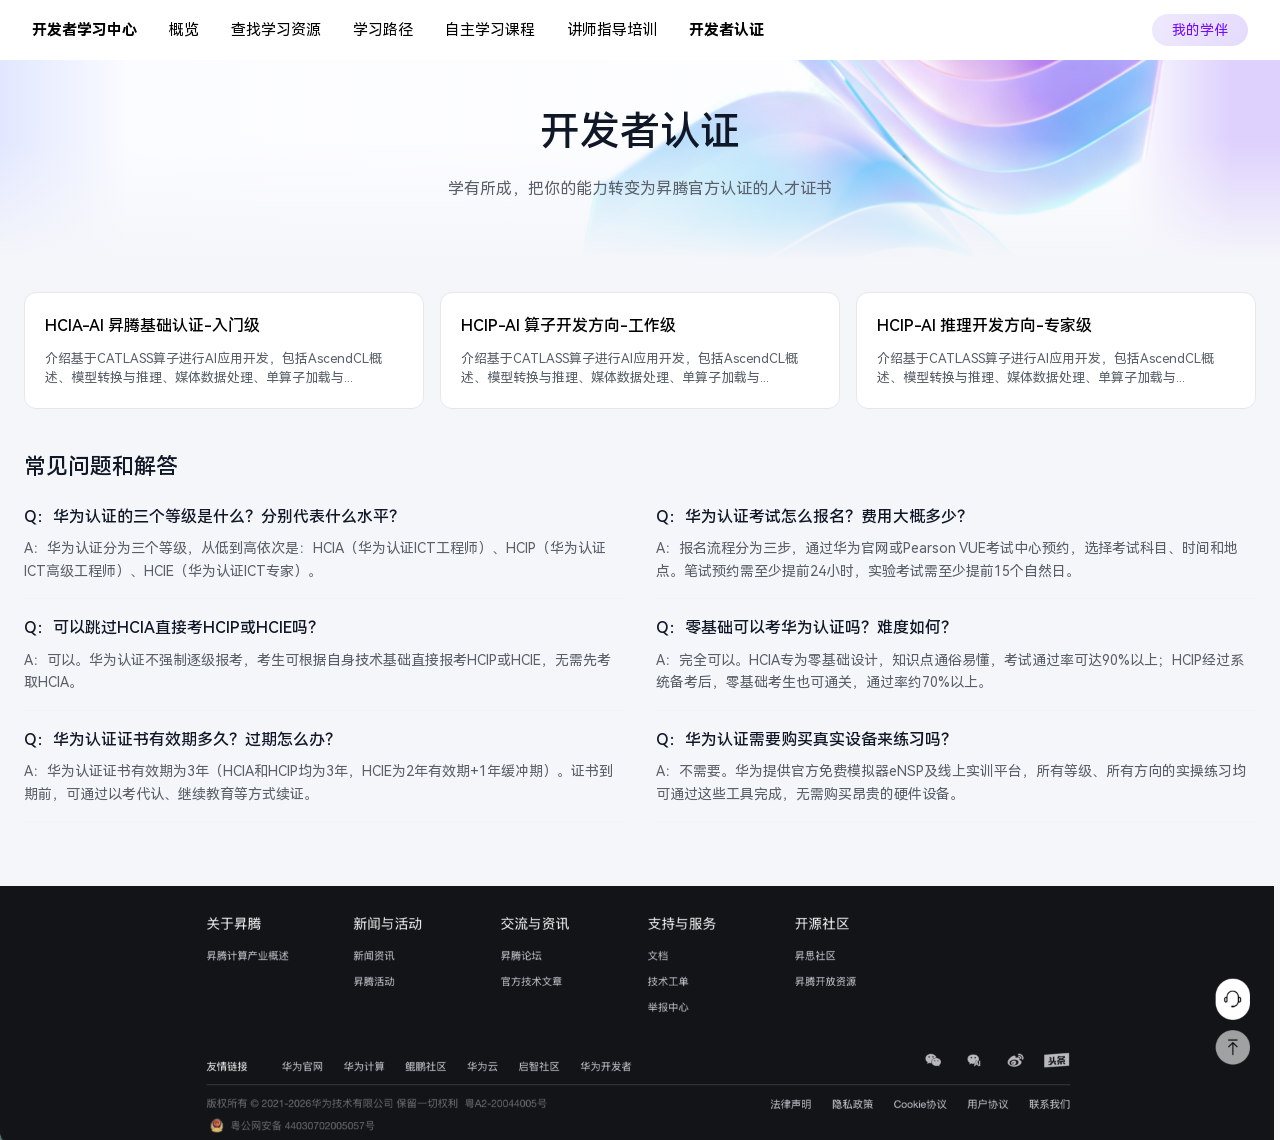
==== certification.html @ cfc94106 "Add 学习路径/自主学习课程/讲师指导培训/开发者认证 sub-pages Content sourced from Figma nodes 160:4866 / 160:6663 / 161:40" ====
<!DOCTYPE html>
<html lang="zh-CN">
<head>
<meta charset="UTF-8">
<meta name="viewport" content="width=device-width, initial-scale=1.0">
<title>开发者认证 · Ascend Developer</title>
<style>
  :root{
    --brand:#C7000B;
    --ink:#101828;
    --ink-2:#5A6069;
    --ink-3:#99A1AF;
    --line:#E5E7EB;
    --line-2:#F3F3F3;
    --bg:#FFFFFF;
    --bg-soft:#F5F6FA;
    --tag-blue-bg:#EFF6FF; --tag-blue-fg:#2563EB;
    --tag-green-bg:#F0FDF4; --tag-green-fg:#15803D;
    --tag-orange-bg:#FFF7ED; --tag-orange-fg:#C2410C;
    --tag-purple-fg:#912EFA;
    --font:'HarmonyOS Sans SC','PingFang SC','Microsoft YaHei',sans-serif;
    --r-sm:8px; --r-md:12px; --r-lg:16px; --r-xl:20px;
    --shadow-lg:0px 4px 6px rgba(0,0,0,.1);
  }
  @font-face{ font-family:'HarmonyOS Sans SC'; src:url('assets/fonts/HarmonyOS_Sans_SC_Regular.woff2') format('woff2'); font-weight:400; font-style:normal; font-display:swap; }
  @font-face{ font-family:'HarmonyOS Sans SC'; src:url('assets/fonts/HarmonyOS_Sans_SC_Medium.woff2') format('woff2'); font-weight:600; font-style:normal; font-display:swap; }
  @font-face{ font-family:'HarmonyOS Sans SC'; src:url('assets/fonts/HarmonyOS_Sans_SC_Bold.woff2') format('woff2'); font-weight:700; font-style:normal; font-display:swap; }

  *{box-sizing:border-box;margin:0;padding:0}
  body{font-family:var(--font);color:var(--ink);background:var(--bg-soft);font-size:15px;line-height:1.6;-webkit-font-smoothing:antialiased}
  a{color:inherit;text-decoration:none}
  button{font-family:inherit;cursor:pointer;border:none;background:none;color:inherit}

  /* 页头结构与 find.html 一致：局部导航条叠在渐变+插画横幅上（同一套设计令牌） */
  .pg-header{position:relative;height:260px;overflow:hidden;background:#fff}
  .pg-banner-base{position:absolute;inset:0;background:linear-gradient(90deg,#E1E7FF 0%,rgba(182,197,254,.05) 10.2%,rgba(221,233,255,.05) 88%,#DED1FD 96.2%);}
  .pg-banner-img{position:absolute;right:22px;top:-91px;width:848px;max-width:60%;height:auto}
  .pg-banner-fade{position:absolute;left:0;right:0;bottom:0;height:120px;background:linear-gradient(180deg,rgba(244,245,247,0) 0%,var(--bg-soft) 100%);}
  .pg-nav{position:relative;z-index:2;height:60px;background:#fff;display:flex;align-items:center;padding:0 32px;gap:32px}
  .pg-nav-links{display:flex;align-items:center;gap:32px;font-size:15px;color:#000;flex:1}
  .pg-nav-links a{color:#000}
  .pg-nav-links a:hover{opacity:.7}
  .pg-nav-links a.strong{font-weight:700}
  .pg-companion-badge{flex:none;border-radius:999px;padding:5px 20px;font-size:14px;color:#730CFF;background:linear-gradient(115deg,rgba(223,212,251,.5),rgba(222,209,253,.8));}
  .pg-hero{position:relative;z-index:1;max-width:1128px;margin:0 auto;padding:40px 24px 0;text-align:center}
  .pg-hero h1{font-size:40px;font-weight:600;color:var(--ink)}
  .pg-hero p{font-size:16px;color:var(--ink-2);margin-top:12px}

  .pg-body{max-width:1488px;margin:0 auto;padding:32px 24px 64px}
  .pg-tabs{display:flex;gap:32px;border-bottom:1px solid var(--line);margin-bottom:24px}
  .pg-tab{padding:0 0 16px;font-size:18px;color:var(--ink);cursor:pointer;position:relative}
  .pg-tab.active{font-weight:600}
  .pg-tab.active::after{content:'';position:absolute;left:0;right:0;bottom:-1px;height:2px;background:var(--ink)}
  .pg-filters{display:flex;align-items:center;gap:12px;margin-bottom:28px;flex-wrap:wrap}
  .pg-filters .label{font-size:16px;font-weight:600;color:var(--ink)}
  .pg-chip{border-radius:999px;padding:6px 20px;font-size:16px;background:#E9E9E9;color:#000}
  .pg-chip.active{background:#fff;border:1px solid var(--ink)}

  .pg-grid{display:grid;grid-template-columns:1fr 1fr;gap:16px}
  .pg-card{background:#fff;border:1px solid var(--line);border-radius:var(--r-md);padding:20px}
  .pg-card-top{display:flex;align-items:center;gap:10px;margin-bottom:14px}
  .pg-card-tag{border-radius:999px;padding:5px 12px;font-size:12px;border:1px solid var(--tag-purple-fg);color:var(--tag-purple-fg)}
  .pg-card h4{font-size:15px;font-weight:600;color:var(--ink)}
  .pg-card p{font-size:12px;color:var(--ink-2);margin-bottom:14px;line-height:1.5}
  .pg-card-meta{display:flex;flex-wrap:wrap;align-items:center;gap:12px;font-size:14px;color:var(--ink-3)}
  .pg-card-meta .rating{color:var(--brand)}
  .pg-card-meta span{display:inline-flex;align-items:center;gap:4px}
  .pg-card-meta img{width:14px;height:14px}

  .pg-cat-heading{font-size:20px;font-weight:600;color:var(--ink);margin:32px 0 16px}
  .pg-cat-heading:first-child{margin-top:0}
  .pg-course-grid{display:grid;grid-template-columns:repeat(3,1fr);gap:16px}
  .pg-course-card{background:#fff;border:1px solid var(--line);border-radius:var(--r-md);padding:18px}
  .pg-course-card .top{display:flex;align-items:center;gap:8px;margin-bottom:12px}
  .pg-course-tag{border-radius:999px;padding:4px 10px;font-size:11px}
  .pg-course-tag.blue{background:var(--tag-blue-bg);color:var(--tag-blue-fg)}
  .pg-course-tag.orange{background:var(--tag-orange-bg);color:var(--tag-orange-fg)}
  .pg-course-card .match{font-size:11px;color:var(--ink-3)}
  .pg-course-card h5{font-size:15px;font-weight:600;color:#000;margin-bottom:10px}
  .pg-course-card p{font-size:12px;color:var(--ink-2);margin-bottom:12px;line-height:1.5;display:-webkit-box;-webkit-line-clamp:2;-webkit-box-orient:vertical;overflow:hidden}
  .pg-course-meta{display:flex;flex-wrap:wrap;gap:10px;font-size:12px;color:var(--ink-2)}
  .pg-course-meta .rating{color:var(--brand)}

  .pg-cert-row{display:grid;grid-template-columns:repeat(3,1fr);gap:16px;margin-bottom:40px}
  .pg-cert-card{background:#fff;border:1px solid var(--line);border-radius:var(--r-md);padding:20px}
  .pg-cert-card h5{font-size:16px;font-weight:600;color:#000;margin-bottom:10px}
  .pg-cert-card p{font-size:13px;color:var(--ink-2);line-height:1.5}
  .pg-faq-title{font-size:22px;font-weight:600;margin-bottom:20px}
  .pg-faq-grid{display:grid;grid-template-columns:1fr 1fr;gap:16px 32px}
  .pg-faq-item{padding-bottom:16px;border-bottom:1px solid var(--line-2)}
  .pg-faq-q{font-size:16px;font-weight:600;color:var(--ink);margin-bottom:8px}
  .pg-faq-a{font-size:14px;color:var(--ink-2);line-height:1.6}

  .pg-intro{font-size:16px;color:rgba(0,0,0,0.6);margin-bottom:16px}
  .pg-footer-img{display:block;width:100%;height:auto}

  @media (max-width: 900px) {
    .pg-grid, .pg-course-grid, .pg-cert-row, .pg-faq-grid { grid-template-columns: 1fr; }
  }
</style>
</head>
<body>
<div class="pg-header">
  <div class="pg-banner-base"></div>
  <img class="pg-banner-img" src="assets/images/find-banner.png" alt="">
  <div class="pg-banner-fade"></div>
  <nav class="pg-nav">
    <div class="pg-nav-links">
      <a href="index.html" class="strong">开发者学习中心</a><a href="index.html">概览</a><a href="find.html">查找学习资源</a><a href="paths.html">学习路径</a><a href="courses.html">自主学习课程</a><a href="training.html">讲师指导培训</a><a href="certification.html" class="strong">开发者认证</a>
    </div>
    <div class="pg-companion-badge">我的学伴</div>
  </nav>
  <div class="pg-hero">
    <h1>开发者认证</h1>
    <p>学有所成，把你的能力转变为昇腾官方认证的人才证书</p>
  </div>
</div>
<div class="pg-body">
<div class="pg-cert-row"><a class="pg-cert-card" href="detail.html?title=HCIA-AI 昇腾基础认证-入门级"><h5>HCIA-AI 昇腾基础认证-入门级</h5><p>介绍基于CATLASS算子进行AI应用开发，包括AscendCL概述、模型转换与推理、媒体数据处理、单算子加载与...</p></a><a class="pg-cert-card" href="detail.html?title=HCIP-AI 算子开发方向-工作级"><h5>HCIP-AI 算子开发方向-工作级</h5><p>介绍基于CATLASS算子进行AI应用开发，包括AscendCL概述、模型转换与推理、媒体数据处理、单算子加载与...</p></a><a class="pg-cert-card" href="detail.html?title=HCIP-AI 推理开发方向-专家级"><h5>HCIP-AI 推理开发方向-专家级</h5><p>介绍基于CATLASS算子进行AI应用开发，包括AscendCL概述、模型转换与推理、媒体数据处理、单算子加载与...</p></a></div><div class="pg-faq-title">常见问题和解答</div><div class="pg-faq-grid"><div class="pg-faq-item"><div class="pg-faq-q">Q：华为认证的三个等级是什么？分别代表什么水平？</div><div class="pg-faq-a">A：华为认证分为三个等级，从低到高依次是：HCIA（华为认证ICT工程师）、HCIP（华为认证ICT高级工程师）、HCIE（华为认证ICT专家）。</div></div><div class="pg-faq-item"><div class="pg-faq-q">Q：华为认证考试怎么报名？费用大概多少？</div><div class="pg-faq-a">A：报名流程分为三步，通过华为官网或Pearson VUE考试中心预约，选择考试科目、时间和地点。笔试预约需至少提前24小时，实验考试需至少提前15个自然日。</div></div><div class="pg-faq-item"><div class="pg-faq-q">Q：可以跳过HCIA直接考HCIP或HCIE吗？</div><div class="pg-faq-a">A：可以。华为认证不强制逐级报考，考生可根据自身技术基础直接报考HCIP或HCIE，无需先考取HCIA。</div></div><div class="pg-faq-item"><div class="pg-faq-q">Q：零基础可以考华为认证吗？难度如何？</div><div class="pg-faq-a">A：完全可以。HCIA专为零基础设计，知识点通俗易懂，考试通过率可达90%以上；HCIP经过系统备考后，零基础考生也可通关，通过率约70%以上。</div></div><div class="pg-faq-item"><div class="pg-faq-q">Q：华为认证证书有效期多久？过期怎么办？</div><div class="pg-faq-a">A：华为认证证书有效期为3年（HCIA和HCIP均为3年，HCIE为2年有效期+1年缓冲期）。证书到期前，可通过以考代认、继续教育等方式续证。</div></div><div class="pg-faq-item"><div class="pg-faq-q">Q：华为认证需要购买真实设备来练习吗？</div><div class="pg-faq-a">A：不需要。华为提供官方免费模拟器eNSP及线上实训平台，所有等级、所有方向的实操练习均可通过这些工具完成，无需购买昂贵的硬件设备。</div></div></div></div>
<img class="pg-footer-img" src="assets/images/footer-visual.png" alt="">
</body>
</html>
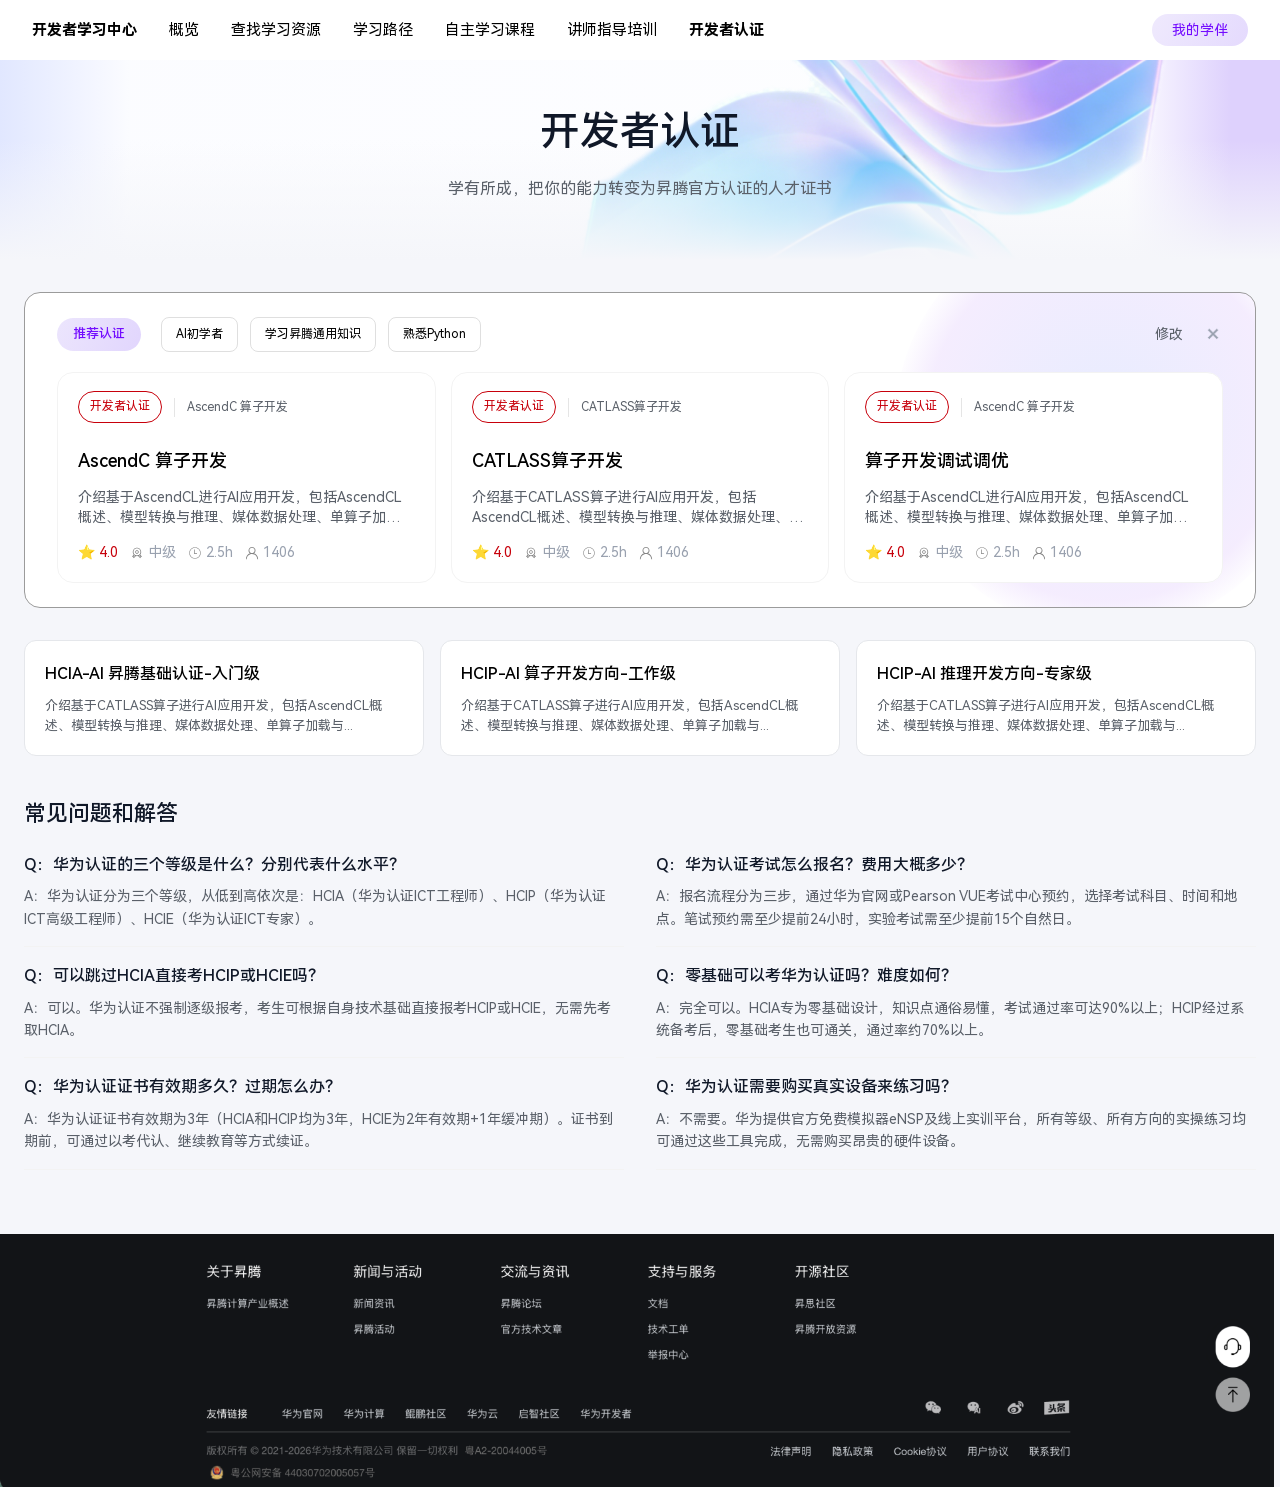
==== commit df2b4c6b: "Add 推荐X widget and 知识图谱 illustration to the 4 sub-pages Recommendation widget (data from Figma node " ====
--- a/certification.html
+++ b/certification.html
@@ -94,8 +94,36 @@
   .pg-intro{font-size:16px;color:rgba(0,0,0,0.6);margin-bottom:16px}
   .pg-footer-img{display:block;width:100%;height:auto}
 
+  /* 推荐组件（来自 Figma 节点 160:6261 Group 34，每个子页面顶部都有一份，
+     标签文字换成 推荐路径/推荐课程/推荐培训/推荐认证），复用与首页
+     「专属推荐」楼层同一套卡片样式（.rec-card 系列） */
+  .rec-widget{position:relative;background:#fff;border:1px solid #9B9B9B;border-radius:var(--r-lg);padding:24px 32px;overflow:hidden;margin-bottom:32px}
+  .rec-widget::before{content:'';position:absolute;top:-80px;right:-60px;width:420px;height:420px;background:radial-gradient(circle, rgba(84,120,251,0.14), rgba(152,74,246,0.10) 60%, transparent 72%);border-radius:50%;pointer-events:none}
+  .rec-widget-head{position:relative;display:flex;align-items:center;margin-bottom:20px}
+  .rec-widget-label{background:linear-gradient(115deg,rgba(223,212,251,.6),rgba(222,209,253,.9));color:#730CFF;font-size:13px;font-weight:600;border-radius:999px;padding:6px 16px;margin-right:20px}
+  .rec-chips{display:flex;gap:12px;flex-wrap:wrap;flex:1}
+  .rec-chip{background:#fff;border:1px solid #DFDFDF;border-radius:var(--r-sm);padding:7px 14px;font-size:12px;color:#000}
+  .rec-widget-right{display:flex;align-items:center;gap:20px;flex:none}
+  .rec-edit-link{font-size:14px;color:var(--ink-2);cursor:pointer}
+  .rec-edit-link:hover{color:var(--ink)}
+  .rec-close{width:20px;height:20px;display:flex;align-items:center;justify-content:center;color:var(--ink-3);cursor:pointer}
+  .rec-cards{position:relative;display:flex;gap:15px}
+  .rec-card{flex:1;min-width:0;background:#fff;border:1px solid var(--line-2);border-radius:var(--r-lg);padding:18px 20px}
+  .rec-card-top{display:flex;align-items:center;gap:12px;margin-bottom:24px}
+  .rec-card-tag{flex:none;border-radius:var(--r-lg);padding:5px 11px 6px;font-size:12px;border:1px solid}
+  .rec-card-match{font-size:12px;color:var(--ink-2);padding-left:12px;border-left:1px solid rgba(0,0,0,.1);white-space:nowrap;overflow:hidden;text-overflow:ellipsis}
+  .rec-card h4{font-size:18px;font-weight:600;color:#000;margin-bottom:12px}
+  .rec-card p{font-size:14px;line-height:1.4;color:var(--ink-2);margin-bottom:14px;display:-webkit-box;-webkit-line-clamp:2;-webkit-box-orient:vertical;overflow:hidden}
+  .rec-card-meta{display:flex;align-items:center;gap:12px;font-size:12px;color:var(--ink-2)}
+  .rec-card-meta .rating{color:var(--brand)}
+  .rec-card-meta span{display:inline-flex;align-items:center;gap:4px}
+  .rec-card-meta img{width:12px;height:12px}
+
+  .pg-kg-title{font-size:22px;font-weight:600;margin:40px 0 16px}
+  .pg-kg-img{display:block;width:100%;height:auto;border-radius:var(--r-lg);border:1px solid var(--line)}
+
   @media (max-width: 900px) {
-    .pg-grid, .pg-course-grid, .pg-cert-row, .pg-faq-grid { grid-template-columns: 1fr; }
+    .pg-grid, .pg-course-grid, .pg-cert-row, .pg-faq-grid, .rec-cards { grid-template-columns: 1fr; flex-direction: column; }
   }
 </style>
 </head>
@@ -116,6 +144,17 @@
   </div>
 </div>
 <div class="pg-body">
+<div class="rec-widget">
+  <div class="rec-widget-head">
+    <span class="rec-widget-label">推荐认证</span>
+    <div class="rec-chips"><span class="rec-chip">AI初学者</span><span class="rec-chip">学习昇腾通用知识</span><span class="rec-chip">熟悉Python</span></div>
+    <div class="rec-widget-right">
+      <span class="rec-edit-link" onclick="alert('可在测一测里修改你的答案')">修改</span>
+      <span class="rec-close" onclick="this.closest('.rec-widget').remove()">✕</span>
+    </div>
+  </div>
+  <div class="rec-cards"><div class="rec-card"><div class="rec-card-top"><span class="rec-card-tag" style="border-color:#C7000B;color:#C7000B;">开发者认证</span><span class="rec-card-match">AscendC 算子开发</span></div><h4>AscendC 算子开发</h4><p>介绍基于AscendCL进行AI应用开发，包括AscendCL概述、模型转换与推理、媒体数据处理、单算子加载与...</p><div class="pg-card-meta"><span class="rating">⭐ 4.0</span><span><img src="assets/icons/icon-level.svg" alt="">中级</span><span><img src="assets/icons/icon-time.svg" alt="">2.5h</span><span><img src="assets/icons/icon-people.svg" alt="">1406</span></div></div><div class="rec-card"><div class="rec-card-top"><span class="rec-card-tag" style="border-color:#C7000B;color:#C7000B;">开发者认证</span><span class="rec-card-match">CATLASS算子开发</span></div><h4>CATLASS算子开发</h4><p>介绍基于CATLASS算子进行AI应用开发，包括AscendCL概述、模型转换与推理、媒体数据处理、单算子加载与...</p><div class="pg-card-meta"><span class="rating">⭐ 4.0</span><span><img src="assets/icons/icon-level.svg" alt="">中级</span><span><img src="assets/icons/icon-time.svg" alt="">2.5h</span><span><img src="assets/icons/icon-people.svg" alt="">1406</span></div></div><div class="rec-card"><div class="rec-card-top"><span class="rec-card-tag" style="border-color:#C7000B;color:#C7000B;">开发者认证</span><span class="rec-card-match">AscendC 算子开发</span></div><h4>算子开发调试调优</h4><p>介绍基于AscendCL进行AI应用开发，包括AscendCL概述、模型转换与推理、媒体数据处理、单算子加载与...</p><div class="pg-card-meta"><span class="rating">⭐ 4.0</span><span><img src="assets/icons/icon-level.svg" alt="">中级</span><span><img src="assets/icons/icon-time.svg" alt="">2.5h</span><span><img src="assets/icons/icon-people.svg" alt="">1406</span></div></div></div>
+</div>
 <div class="pg-cert-row"><a class="pg-cert-card" href="detail.html?title=HCIA-AI 昇腾基础认证-入门级"><h5>HCIA-AI 昇腾基础认证-入门级</h5><p>介绍基于CATLASS算子进行AI应用开发，包括AscendCL概述、模型转换与推理、媒体数据处理、单算子加载与...</p></a><a class="pg-cert-card" href="detail.html?title=HCIP-AI 算子开发方向-工作级"><h5>HCIP-AI 算子开发方向-工作级</h5><p>介绍基于CATLASS算子进行AI应用开发，包括AscendCL概述、模型转换与推理、媒体数据处理、单算子加载与...</p></a><a class="pg-cert-card" href="detail.html?title=HCIP-AI 推理开发方向-专家级"><h5>HCIP-AI 推理开发方向-专家级</h5><p>介绍基于CATLASS算子进行AI应用开发，包括AscendCL概述、模型转换与推理、媒体数据处理、单算子加载与...</p></a></div><div class="pg-faq-title">常见问题和解答</div><div class="pg-faq-grid"><div class="pg-faq-item"><div class="pg-faq-q">Q：华为认证的三个等级是什么？分别代表什么水平？</div><div class="pg-faq-a">A：华为认证分为三个等级，从低到高依次是：HCIA（华为认证ICT工程师）、HCIP（华为认证ICT高级工程师）、HCIE（华为认证ICT专家）。</div></div><div class="pg-faq-item"><div class="pg-faq-q">Q：华为认证考试怎么报名？费用大概多少？</div><div class="pg-faq-a">A：报名流程分为三步，通过华为官网或Pearson VUE考试中心预约，选择考试科目、时间和地点。笔试预约需至少提前24小时，实验考试需至少提前15个自然日。</div></div><div class="pg-faq-item"><div class="pg-faq-q">Q：可以跳过HCIA直接考HCIP或HCIE吗？</div><div class="pg-faq-a">A：可以。华为认证不强制逐级报考，考生可根据自身技术基础直接报考HCIP或HCIE，无需先考取HCIA。</div></div><div class="pg-faq-item"><div class="pg-faq-q">Q：零基础可以考华为认证吗？难度如何？</div><div class="pg-faq-a">A：完全可以。HCIA专为零基础设计，知识点通俗易懂，考试通过率可达90%以上；HCIP经过系统备考后，零基础考生也可通关，通过率约70%以上。</div></div><div class="pg-faq-item"><div class="pg-faq-q">Q：华为认证证书有效期多久？过期怎么办？</div><div class="pg-faq-a">A：华为认证证书有效期为3年（HCIA和HCIP均为3年，HCIE为2年有效期+1年缓冲期）。证书到期前，可通过以考代认、继续教育等方式续证。</div></div><div class="pg-faq-item"><div class="pg-faq-q">Q：华为认证需要购买真实设备来练习吗？</div><div class="pg-faq-a">A：不需要。华为提供官方免费模拟器eNSP及线上实训平台，所有等级、所有方向的实操练习均可通过这些工具完成，无需购买昂贵的硬件设备。</div></div></div></div>
 <img class="pg-footer-img" src="assets/images/footer-visual.png" alt="">
 </body>
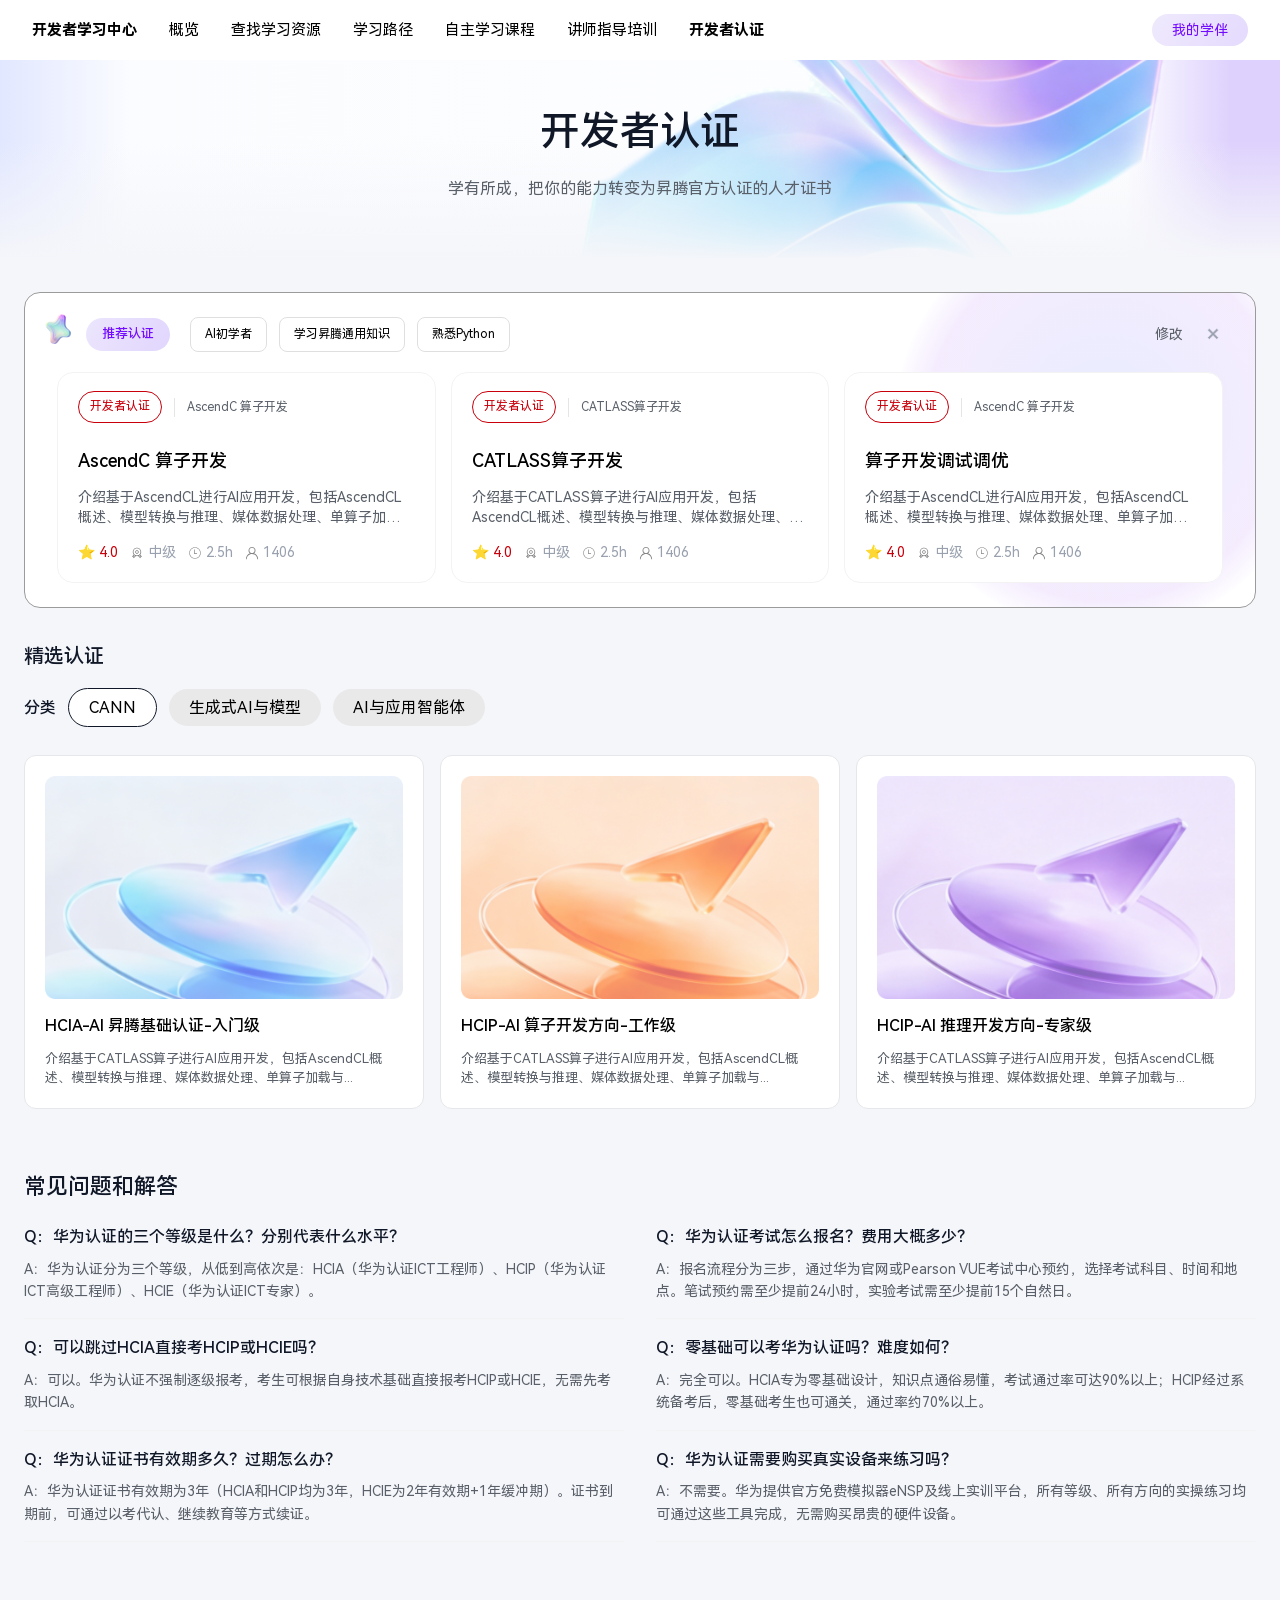
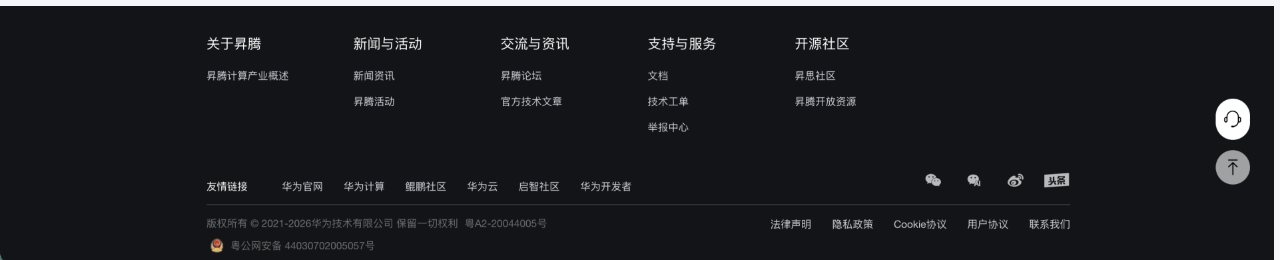
==== commit 7e570269: "Add rec-widget star icon, fix paths.html floor order, rebuild certification.html's featured-certs fl" ====
--- a/certification.html
+++ b/certification.html
@@ -82,10 +82,11 @@
   .pg-course-meta .rating{color:var(--brand)}
 
   .pg-cert-row{display:grid;grid-template-columns:repeat(3,1fr);gap:16px;margin-bottom:40px}
-  .pg-cert-card{background:#fff;border:1px solid var(--line);border-radius:var(--r-md);padding:20px}
+  .pg-cert-card{display:block;background:#fff;border:1px solid var(--line);border-radius:var(--r-md);padding:20px}
+  .pg-cert-card img{display:block;width:100%;height:auto;border-radius:var(--r-sm);margin-bottom:14px}
   .pg-cert-card h5{font-size:16px;font-weight:600;color:#000;margin-bottom:10px}
   .pg-cert-card p{font-size:13px;color:var(--ink-2);line-height:1.5}
-  .pg-faq-title{font-size:22px;font-weight:600;margin-bottom:20px}
+  .pg-faq-title{font-size:22px;font-weight:600;margin:60px 0 20px}
   .pg-faq-grid{display:grid;grid-template-columns:1fr 1fr;gap:16px 32px}
   .pg-faq-item{padding-bottom:16px;border-bottom:1px solid var(--line-2)}
   .pg-faq-q{font-size:16px;font-weight:600;color:var(--ink);margin-bottom:8px}
@@ -99,7 +100,8 @@
      「专属推荐」楼层同一套卡片样式（.rec-card 系列） */
   .rec-widget{position:relative;background:#fff;border:1px solid #9B9B9B;border-radius:var(--r-lg);padding:24px 32px;overflow:hidden;margin-bottom:32px}
   .rec-widget::before{content:'';position:absolute;top:-80px;right:-60px;width:420px;height:420px;background:radial-gradient(circle, rgba(84,120,251,0.14), rgba(152,74,246,0.10) 60%, transparent 72%);border-radius:50%;pointer-events:none}
-  .rec-widget-head{position:relative;display:flex;align-items:center;margin-bottom:20px}
+  .rec-star{position:absolute;left:20px;top:20px;width:27px;height:31px}
+  .rec-widget-head{position:relative;display:flex;align-items:center;margin-bottom:20px;padding-left:29px}
   .rec-widget-label{background:linear-gradient(115deg,rgba(223,212,251,.6),rgba(222,209,253,.9));color:#730CFF;font-size:13px;font-weight:600;border-radius:999px;padding:6px 16px;margin-right:20px}
   .rec-chips{display:flex;gap:12px;flex-wrap:wrap;flex:1}
   .rec-chip{background:#fff;border:1px solid #DFDFDF;border-radius:var(--r-sm);padding:7px 14px;font-size:12px;color:#000}
@@ -145,6 +147,7 @@
 </div>
 <div class="pg-body">
 <div class="rec-widget">
+  <img class="rec-star" src="assets/images/rec-star.png" alt="">
   <div class="rec-widget-head">
     <span class="rec-widget-label">推荐认证</span>
     <div class="rec-chips"><span class="rec-chip">AI初学者</span><span class="rec-chip">学习昇腾通用知识</span><span class="rec-chip">熟悉Python</span></div>
@@ -155,7 +158,12 @@
   </div>
   <div class="rec-cards"><div class="rec-card"><div class="rec-card-top"><span class="rec-card-tag" style="border-color:#C7000B;color:#C7000B;">开发者认证</span><span class="rec-card-match">AscendC 算子开发</span></div><h4>AscendC 算子开发</h4><p>介绍基于AscendCL进行AI应用开发，包括AscendCL概述、模型转换与推理、媒体数据处理、单算子加载与...</p><div class="pg-card-meta"><span class="rating">⭐ 4.0</span><span><img src="assets/icons/icon-level.svg" alt="">中级</span><span><img src="assets/icons/icon-time.svg" alt="">2.5h</span><span><img src="assets/icons/icon-people.svg" alt="">1406</span></div></div><div class="rec-card"><div class="rec-card-top"><span class="rec-card-tag" style="border-color:#C7000B;color:#C7000B;">开发者认证</span><span class="rec-card-match">CATLASS算子开发</span></div><h4>CATLASS算子开发</h4><p>介绍基于CATLASS算子进行AI应用开发，包括AscendCL概述、模型转换与推理、媒体数据处理、单算子加载与...</p><div class="pg-card-meta"><span class="rating">⭐ 4.0</span><span><img src="assets/icons/icon-level.svg" alt="">中级</span><span><img src="assets/icons/icon-time.svg" alt="">2.5h</span><span><img src="assets/icons/icon-people.svg" alt="">1406</span></div></div><div class="rec-card"><div class="rec-card-top"><span class="rec-card-tag" style="border-color:#C7000B;color:#C7000B;">开发者认证</span><span class="rec-card-match">AscendC 算子开发</span></div><h4>算子开发调试调优</h4><p>介绍基于AscendCL进行AI应用开发，包括AscendCL概述、模型转换与推理、媒体数据处理、单算子加载与...</p><div class="pg-card-meta"><span class="rating">⭐ 4.0</span><span><img src="assets/icons/icon-level.svg" alt="">中级</span><span><img src="assets/icons/icon-time.svg" alt="">2.5h</span><span><img src="assets/icons/icon-people.svg" alt="">1406</span></div></div></div>
 </div>
-<div class="pg-cert-row"><a class="pg-cert-card" href="detail.html?title=HCIA-AI 昇腾基础认证-入门级"><h5>HCIA-AI 昇腾基础认证-入门级</h5><p>介绍基于CATLASS算子进行AI应用开发，包括AscendCL概述、模型转换与推理、媒体数据处理、单算子加载与...</p></a><a class="pg-cert-card" href="detail.html?title=HCIP-AI 算子开发方向-工作级"><h5>HCIP-AI 算子开发方向-工作级</h5><p>介绍基于CATLASS算子进行AI应用开发，包括AscendCL概述、模型转换与推理、媒体数据处理、单算子加载与...</p></a><a class="pg-cert-card" href="detail.html?title=HCIP-AI 推理开发方向-专家级"><h5>HCIP-AI 推理开发方向-专家级</h5><p>介绍基于CATLASS算子进行AI应用开发，包括AscendCL概述、模型转换与推理、媒体数据处理、单算子加载与...</p></a></div><div class="pg-faq-title">常见问题和解答</div><div class="pg-faq-grid"><div class="pg-faq-item"><div class="pg-faq-q">Q：华为认证的三个等级是什么？分别代表什么水平？</div><div class="pg-faq-a">A：华为认证分为三个等级，从低到高依次是：HCIA（华为认证ICT工程师）、HCIP（华为认证ICT高级工程师）、HCIE（华为认证ICT专家）。</div></div><div class="pg-faq-item"><div class="pg-faq-q">Q：华为认证考试怎么报名？费用大概多少？</div><div class="pg-faq-a">A：报名流程分为三步，通过华为官网或Pearson VUE考试中心预约，选择考试科目、时间和地点。笔试预约需至少提前24小时，实验考试需至少提前15个自然日。</div></div><div class="pg-faq-item"><div class="pg-faq-q">Q：可以跳过HCIA直接考HCIP或HCIE吗？</div><div class="pg-faq-a">A：可以。华为认证不强制逐级报考，考生可根据自身技术基础直接报考HCIP或HCIE，无需先考取HCIA。</div></div><div class="pg-faq-item"><div class="pg-faq-q">Q：零基础可以考华为认证吗？难度如何？</div><div class="pg-faq-a">A：完全可以。HCIA专为零基础设计，知识点通俗易懂，考试通过率可达90%以上；HCIP经过系统备考后，零基础考生也可通关，通过率约70%以上。</div></div><div class="pg-faq-item"><div class="pg-faq-q">Q：华为认证证书有效期多久？过期怎么办？</div><div class="pg-faq-a">A：华为认证证书有效期为3年（HCIA和HCIP均为3年，HCIE为2年有效期+1年缓冲期）。证书到期前，可通过以考代认、继续教育等方式续证。</div></div><div class="pg-faq-item"><div class="pg-faq-q">Q：华为认证需要购买真实设备来练习吗？</div><div class="pg-faq-a">A：不需要。华为提供官方免费模拟器eNSP及线上实训平台，所有等级、所有方向的实操练习均可通过这些工具完成，无需购买昂贵的硬件设备。</div></div></div></div>
+<div class="pg-cat-heading" style="margin-top:0">精选认证</div><div class="pg-filters">
+  <span class="label">分类</span>
+  <span class="pg-chip active">CANN</span>
+  <span class="pg-chip">生成式AI与模型</span>
+  <span class="pg-chip">AI与应用智能体</span>
+</div><div class="pg-cert-row"><a class="pg-cert-card" href="detail.html?title=HCIA-AI 昇腾基础认证-入门级"><img src="assets/images/cert-cover-1.png" alt="HCIA-AI 昇腾基础认证-入门级"><h5>HCIA-AI 昇腾基础认证-入门级</h5><p>介绍基于CATLASS算子进行AI应用开发，包括AscendCL概述、模型转换与推理、媒体数据处理、单算子加载与...</p></a><a class="pg-cert-card" href="detail.html?title=HCIP-AI 算子开发方向-工作级"><img src="assets/images/cert-cover-2.png" alt="HCIP-AI 算子开发方向-工作级"><h5>HCIP-AI 算子开发方向-工作级</h5><p>介绍基于CATLASS算子进行AI应用开发，包括AscendCL概述、模型转换与推理、媒体数据处理、单算子加载与...</p></a><a class="pg-cert-card" href="detail.html?title=HCIP-AI 推理开发方向-专家级"><img src="assets/images/cert-cover-3.png" alt="HCIP-AI 推理开发方向-专家级"><h5>HCIP-AI 推理开发方向-专家级</h5><p>介绍基于CATLASS算子进行AI应用开发，包括AscendCL概述、模型转换与推理、媒体数据处理、单算子加载与...</p></a></div><div class="pg-faq-title">常见问题和解答</div><div class="pg-faq-grid"><div class="pg-faq-item"><div class="pg-faq-q">Q：华为认证的三个等级是什么？分别代表什么水平？</div><div class="pg-faq-a">A：华为认证分为三个等级，从低到高依次是：HCIA（华为认证ICT工程师）、HCIP（华为认证ICT高级工程师）、HCIE（华为认证ICT专家）。</div></div><div class="pg-faq-item"><div class="pg-faq-q">Q：华为认证考试怎么报名？费用大概多少？</div><div class="pg-faq-a">A：报名流程分为三步，通过华为官网或Pearson VUE考试中心预约，选择考试科目、时间和地点。笔试预约需至少提前24小时，实验考试需至少提前15个自然日。</div></div><div class="pg-faq-item"><div class="pg-faq-q">Q：可以跳过HCIA直接考HCIP或HCIE吗？</div><div class="pg-faq-a">A：可以。华为认证不强制逐级报考，考生可根据自身技术基础直接报考HCIP或HCIE，无需先考取HCIA。</div></div><div class="pg-faq-item"><div class="pg-faq-q">Q：零基础可以考华为认证吗？难度如何？</div><div class="pg-faq-a">A：完全可以。HCIA专为零基础设计，知识点通俗易懂，考试通过率可达90%以上；HCIP经过系统备考后，零基础考生也可通关，通过率约70%以上。</div></div><div class="pg-faq-item"><div class="pg-faq-q">Q：华为认证证书有效期多久？过期怎么办？</div><div class="pg-faq-a">A：华为认证证书有效期为3年（HCIA和HCIP均为3年，HCIE为2年有效期+1年缓冲期）。证书到期前，可通过以考代认、继续教育等方式续证。</div></div><div class="pg-faq-item"><div class="pg-faq-q">Q：华为认证需要购买真实设备来练习吗？</div><div class="pg-faq-a">A：不需要。华为提供官方免费模拟器eNSP及线上实训平台，所有等级、所有方向的实操练习均可通过这些工具完成，无需购买昂贵的硬件设备。</div></div></div></div>
 <img class="pg-footer-img" src="assets/images/footer-visual.png" alt="">
 </body>
 </html>
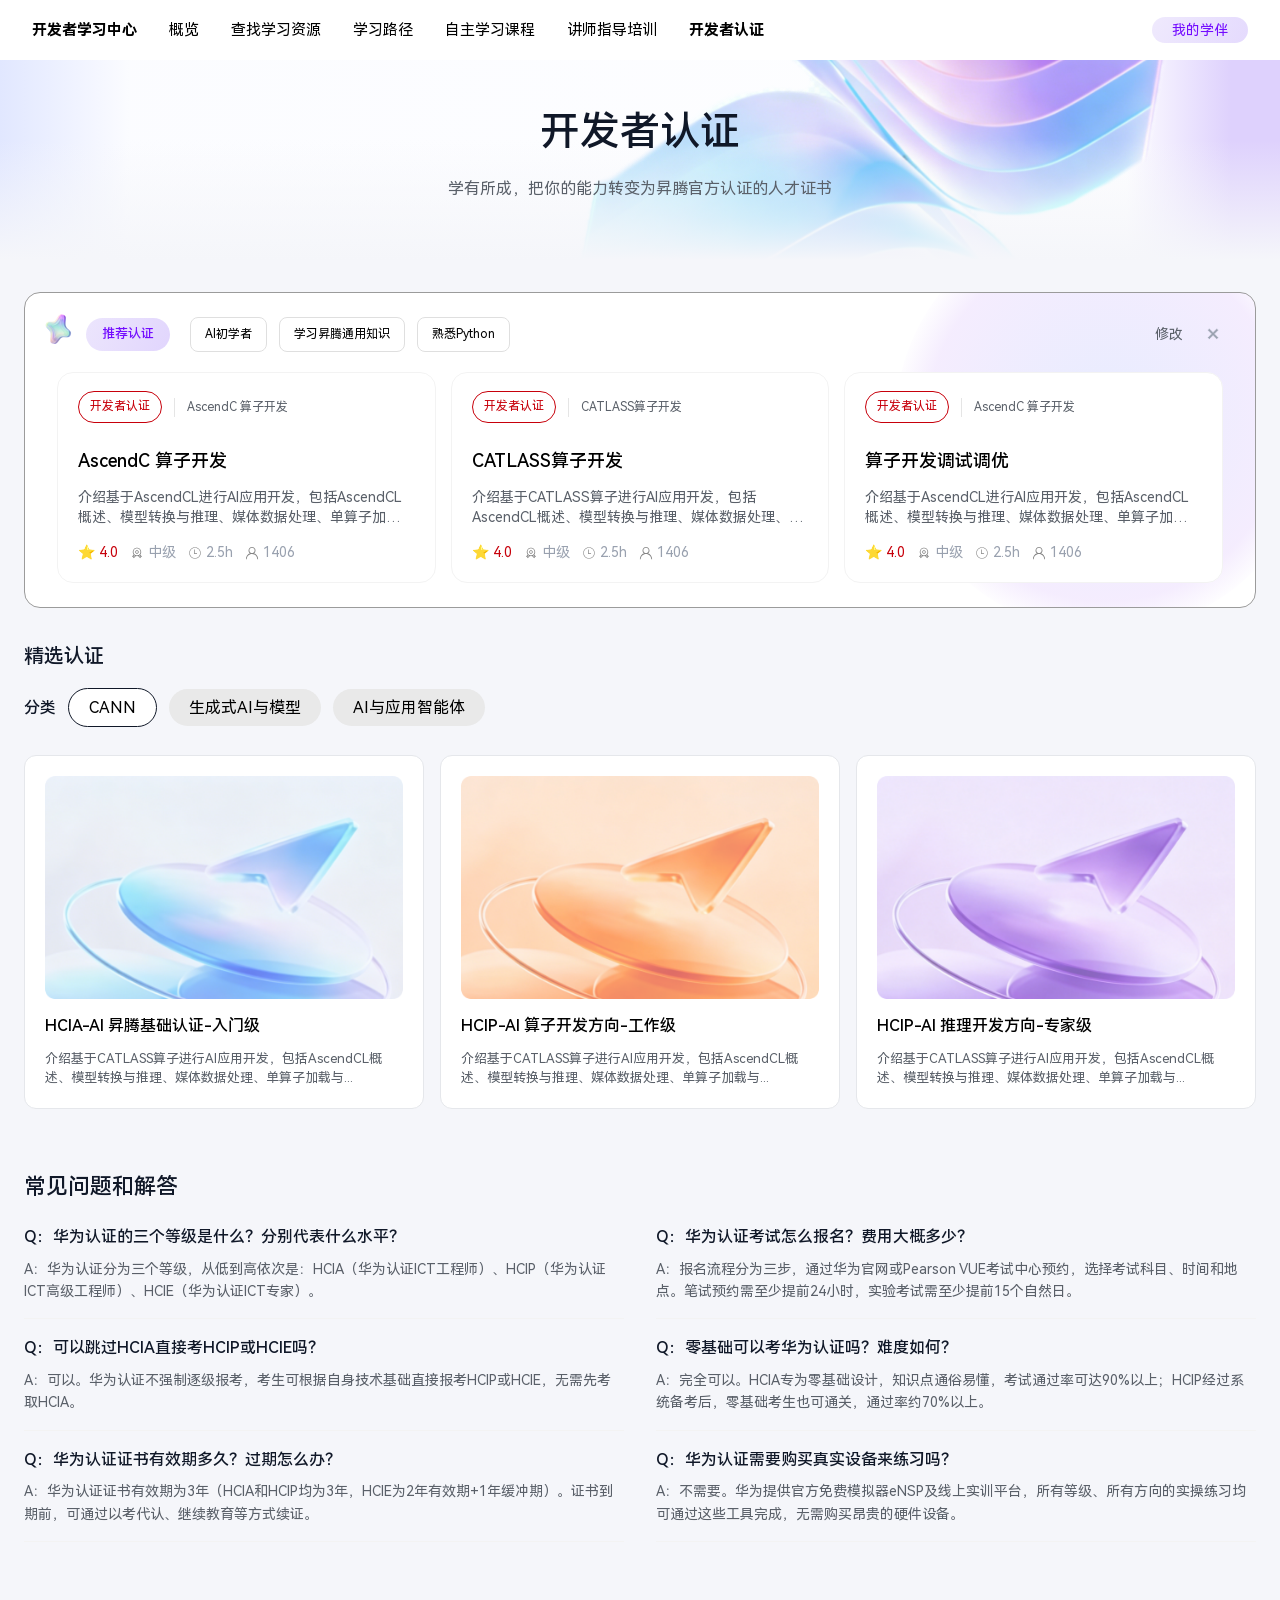
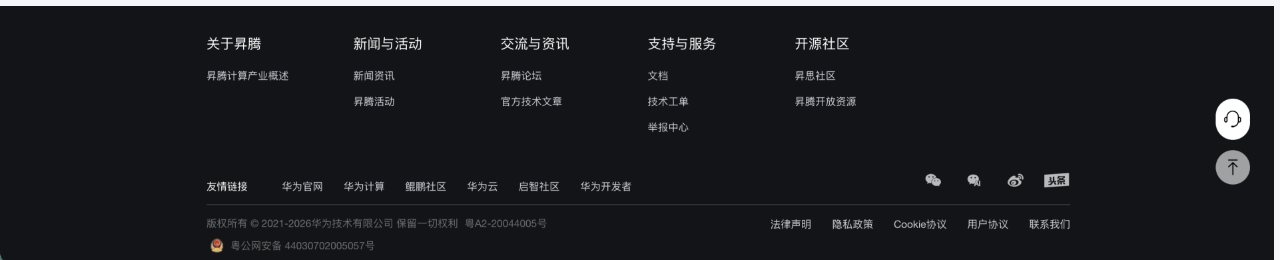
==== commit 0f9ffc91: "Change 知识全景 current-position color to brand red; add 我的学伴 dropdown panel to 5 sub-pages - detail.htm" ====
--- a/certification.html
+++ b/certification.html
@@ -127,6 +127,54 @@
   @media (max-width: 900px) {
     .pg-grid, .pg-course-grid, .pg-cert-row, .pg-faq-grid, .rec-cards { grid-template-columns: 1fr; flex-direction: column; }
   }
+
+  /* ===== 我的学伴 下拉面板（来自 Figma 节点 188:24234 / 188:24346 / 188:24427，
+     子页面共用同一套样式与交互，仅入口触发按钮沿用各页面自己的徽章样式） ===== */
+
+  .comp-wrap{position:relative;flex:none}
+  .comp-panel{position:absolute;right:0;top:calc(100% + 10px);width:400px;max-height:80vh;overflow-y:auto;background:#fff;border-radius:16px;box-shadow:0 16px 48px rgba(16,24,40,.18),0 4px 12px rgba(16,24,40,.10);z-index:60;display:none}
+  .comp-panel.open{display:block}
+  .comp-head{display:flex;align-items:center;gap:10px;padding:16px 20px;border-bottom:1px solid #F3F3F3}
+  .comp-head img{width:24px;height:24px;flex:none}
+  .comp-head span{flex:1;font-size:14px;font-weight:600;color:#101828}
+  .comp-close{width:15px;height:15px;flex:none;color:#99A1AF}
+  .comp-close:hover{color:#101828}
+  .comp-sec-head{width:100%;display:flex;align-items:center;gap:8px;padding:14px 20px;font-size:13px;font-weight:600;color:#101828}
+  .comp-sec-head:hover{background:#FAFAFB}
+  .comp-sec-head .ic{width:16px;height:16px;flex:none;display:flex}
+  .comp-sec-head .chev{margin-left:auto;flex:none;transition:transform .2s}
+  .comp-sec-head.closed .chev{transform:rotate(180deg)}
+  .comp-sec-body{padding:0 20px 16px;max-height:640px;overflow:hidden;transition:max-height .25s ease}
+  .comp-sec-body.closed{max-height:0;padding-top:0;padding-bottom:0}
+  .comp-stat-row{display:flex;gap:12px;padding:11px 0}
+  .comp-stat-row+.comp-stat-row{border-top:1px solid #F3F3F3}
+  .comp-stat-box{flex:none;width:60px;border-radius:10px;text-align:center;padding:10px 4px;display:flex;flex-direction:column;align-items:center;justify-content:center;gap:3px}
+  .comp-stat-box b{font-size:18px;font-weight:600;line-height:1}
+  .comp-stat-box span{font-size:9px;font-weight:500}
+  .comp-stat-items{flex:1;min-width:0;display:flex;flex-direction:column;gap:11px}
+  .comp-stat-item .row1{display:flex;align-items:center;justify-content:space-between;font-size:11px;gap:8px;margin-bottom:5px}
+  .comp-stat-item .row1 .t{color:#101828;white-space:nowrap;overflow:hidden;text-overflow:ellipsis}
+  .comp-stat-item .row1 .n{color:#9BA1AB;flex:none}
+  .comp-bar{height:4px;border-radius:999px;background:#EDEDED;overflow:hidden}
+  .comp-bar-fill{height:100%;background:#2E53FA;border-radius:999px}
+  .comp-stat-item .row2{display:flex;justify-content:flex-end;font-size:9px;color:#9BA1AB;margin-top:4px}
+  .comp-cert-item{display:flex;align-items:center;justify-content:space-between;font-size:11px;color:#101828;gap:8px}
+  .comp-cert-item+.comp-cert-item{margin-top:9px}
+  .comp-cert-pill{flex:none;border-radius:999px;padding:3px 10px 3px 8px;font-size:9px;font-weight:600;color:#fff;display:flex;align-items:center;gap:4px;white-space:nowrap}
+  .comp-tabs{display:flex;gap:2px;background:#F2F3F5;border-radius:8px;padding:3px;margin-bottom:12px}
+  .comp-tab{flex:1;padding:6px;border-radius:6px;border:none;background:none;font-family:inherit;cursor:pointer;font-size:12px;font-weight:600;color:#9BA1AB}
+  .comp-tab.active{background:#fff;color:#101828}
+  .comp-list.closed{display:none}
+  .comp-item{display:flex;align-items:flex-start;gap:10px;padding:10px;border-radius:10px}
+  .comp-item.hi{background:#F9F9F9}
+  .comp-num{flex:none;width:20px;height:20px;border-radius:50%;background:linear-gradient(135deg,#2E53FA,#7B25F4);color:#fff;font-size:11px;font-weight:600;display:flex;align-items:center;justify-content:center}
+  .comp-item.plan .comp-num{background:#000}
+  .comp-item-body{flex:1;min-width:0}
+  .comp-item-body h5{font-size:12px;font-weight:400;color:#101828;margin-bottom:3px}
+  .comp-item.hi .comp-item-body h5{text-decoration:underline}
+  .comp-item-body p{font-size:10px;color:#9BA1AB;line-height:1.5}
+  .comp-item-arrow{flex:none;color:#9BA1AB;margin-top:3px}
+
 </style>
 </head>
 <body>
@@ -138,7 +186,69 @@
     <div class="pg-nav-links">
       <a href="index.html" class="strong">开发者学习中心</a><a href="index.html">概览</a><a href="find.html">查找学习资源</a><a href="paths.html">学习路径</a><a href="courses.html">自主学习课程</a><a href="training.html">讲师指导培训</a><a href="certification.html" class="strong">开发者认证</a>
     </div>
-    <div class="pg-companion-badge">我的学伴</div>
+    <div class="comp-wrap">
+      <button class="pg-companion-badge comp-trigger" onclick="compToggle(event)">我的学伴</button>
+      <div class="comp-panel" id="compPanel">
+  <div class="comp-head">
+    <img src="assets/images/companion-icon.png" alt="">
+    <span>我的学伴</span>
+    <svg class="comp-close" onclick="compClose()" viewBox="0 0 24 24" fill="none" stroke="currentColor" stroke-width="2"><path d="M6 6l12 12M18 6L6 18"/></svg>
+  </div>
+  <div>
+    <button class="comp-sec-head" data-sec="progress" onclick="compToggleSection('progress')">
+      <svg class="ic" viewBox="0 0 24 24" fill="none" stroke="currentColor" stroke-width="2"><path d="M4 5c3-1 5-1 8 1 3-2 5-2 8-1v13c-3-1-5-1-8 1-3-2-5-2-8-1z"/></svg>
+      <span>学习进度</span>
+      <svg class="chev" width="12" height="12" viewBox="0 0 24 24" fill="none" stroke="currentColor" stroke-width="2.5"><path d="M6 15l6-6 6 6"/></svg>
+    </button>
+    <div class="comp-sec-body" id="compSec-progress">
+      <div class="comp-stat-row">
+        <div class="comp-stat-box" style="background:#FDF4FF;color:#9333EA"><b>2</b><span>学习路径</span></div>
+        <div class="comp-stat-items">
+          <div class="comp-stat-item"><div class="row1"><span class="t">算子开发工程师成长路径</span><span class="n">3/8节</span></div><div class="comp-bar"><div class="comp-bar-fill" style="width:45%"></div></div><div class="row2">45%</div></div>
+          <div class="comp-stat-item"><div class="row1"><span class="t">CANN 全栈开发路径</span><span class="n">1/6节</span></div><div class="comp-bar"><div class="comp-bar-fill" style="width:20%"></div></div><div class="row2">20%</div></div>
+        </div>
+      </div>
+      <div class="comp-stat-row">
+        <div class="comp-stat-box" style="background:#EFF6FF;color:#2E53FA"><b>2</b><span>课程</span></div>
+        <div class="comp-stat-items">
+          <div class="comp-stat-item"><div class="row1"><span class="t">Ascend C 算子开发入门</span><span class="n">9/12节</span></div><div class="comp-bar"><div class="comp-bar-fill" style="width:78%"></div></div><div class="row2">78%</div></div>
+          <div class="comp-stat-item"><div class="row1"><span class="t">AscendCL 推理应用开发</span><span class="n">3/9节</span></div><div class="comp-bar"><div class="comp-bar-fill" style="width:33%"></div></div><div class="row2">33%</div></div>
+        </div>
+      </div>
+      <div class="comp-stat-row">
+        <div class="comp-stat-box" style="background:#FFDFC8;color:#FA832E"><b>2</b><span>开发者认证</span></div>
+        <div class="comp-stat-items">
+          <div class="comp-cert-item"><span>HCIP-AI 算子开发方向</span><span class="comp-cert-pill" style="background:#058EF0">● 考试阅卷中</span></div>
+          <div class="comp-cert-item"><span>HCIA-AI 昇腾基础认证</span><span class="comp-cert-pill" style="background:#158040">✓ 证书已发放</span></div>
+        </div>
+      </div>
+    </div>
+  </div>
+  <div>
+    <button class="comp-sec-head closed" data-sec="next" onclick="compToggleSection('next')">
+      <svg class="ic" viewBox="0 0 24 24" fill="none" stroke="currentColor" stroke-width="2"><path d="M4 4h13a3 3 0 013 3v13H7a3 3 0 01-3-3z"/><path d="M4 4v13a3 3 0 003 3"/></svg>
+      <span>接下来学</span>
+      <svg class="chev" width="12" height="12" viewBox="0 0 24 24" fill="none" stroke="currentColor" stroke-width="2.5"><path d="M6 15l6-6 6 6"/></svg>
+    </button>
+    <div class="comp-sec-body closed" id="compSec-next">
+      <div class="comp-tabs">
+        <button class="comp-tab active" data-t="rec" onclick="compSwitchTab('rec')">推荐</button>
+        <button class="comp-tab" data-t="plan" onclick="compSwitchTab('plan')">我的计划</button>
+      </div>
+      <div class="comp-list" id="compList-rec">
+        <div class="comp-item "><div class="comp-num">1</div><div class="comp-item-body"><h5>矢量算子编写进阶</h5><p>深入 Ascend C 矢量计算 API，掌握复杂算子的实现与调试方法。</p></div><svg class="comp-item-arrow" width="13" height="13" viewBox="0 0 24 24" fill="none" stroke="currentColor" stroke-width="2"><path d="M9 6l6 6-6 6"/></svg></div>
+        <div class="comp-item "><div class="comp-num">2</div><div class="comp-item-body"><h5>Tiling 切分策略详解</h5><p>理解 Tiling 基本原理，编写支持多种数据规模的自适应切分策略。</p></div><svg class="comp-item-arrow" width="13" height="13" viewBox="0 0 24 24" fill="none" stroke="currentColor" stroke-width="2"><path d="M9 6l6 6-6 6"/></svg></div>
+        <div class="comp-item "><div class="comp-num">3</div><div class="comp-item-body"><h5>融合算子开发实战</h5><p>把多个单算子合并为一个融合算子，显著降低数据搬运开销。</p></div><svg class="comp-item-arrow" width="13" height="13" viewBox="0 0 24 24" fill="none" stroke="currentColor" stroke-width="2"><path d="M9 6l6 6-6 6"/></svg></div>
+      </div>
+      <div class="comp-list closed" id="compList-plan">
+        <div class="comp-item plan hi"><div class="comp-num">1</div><div class="comp-item-body"><h5>多核并行计算</h5><p>利用多个 AI Core 并行协同完成大规模张量计算，掌握核间同步机制。</p></div><svg class="comp-item-arrow" width="13" height="13" viewBox="0 0 24 24" fill="none" stroke="currentColor" stroke-width="2"><path d="M9 6l6 6-6 6"/></svg></div>
+        <div class="comp-item plan"><div class="comp-num">2</div><div class="comp-item-body"><h5>Profiling 分析</h5><p>使用昇腾 Profiling 工具解读算子执行时间线，定位性能热点。</p></div><svg class="comp-item-arrow" width="13" height="13" viewBox="0 0 24 24" fill="none" stroke="currentColor" stroke-width="2"><path d="M9 6l6 6-6 6"/></svg></div>
+        <div class="comp-item plan"><div class="comp-num">3</div><div class="comp-item-body"><h5>推理开发实战</h5><p>把多个单算子合并为一个融合算子，显著降低数据搬运开销。</p></div><svg class="comp-item-arrow" width="13" height="13" viewBox="0 0 24 24" fill="none" stroke="currentColor" stroke-width="2"><path d="M9 6l6 6-6 6"/></svg></div>
+      </div>
+    </div>
+  </div>
+</div>
+    </div>
   </nav>
   <div class="pg-hero">
     <h1>开发者认证</h1>
@@ -165,5 +275,27 @@
   <span class="pg-chip">AI与应用智能体</span>
 </div><div class="pg-cert-row"><a class="pg-cert-card" href="detail.html?title=HCIA-AI 昇腾基础认证-入门级"><img src="assets/images/cert-cover-1.png" alt="HCIA-AI 昇腾基础认证-入门级"><h5>HCIA-AI 昇腾基础认证-入门级</h5><p>介绍基于CATLASS算子进行AI应用开发，包括AscendCL概述、模型转换与推理、媒体数据处理、单算子加载与...</p></a><a class="pg-cert-card" href="detail.html?title=HCIP-AI 算子开发方向-工作级"><img src="assets/images/cert-cover-2.png" alt="HCIP-AI 算子开发方向-工作级"><h5>HCIP-AI 算子开发方向-工作级</h5><p>介绍基于CATLASS算子进行AI应用开发，包括AscendCL概述、模型转换与推理、媒体数据处理、单算子加载与...</p></a><a class="pg-cert-card" href="detail.html?title=HCIP-AI 推理开发方向-专家级"><img src="assets/images/cert-cover-3.png" alt="HCIP-AI 推理开发方向-专家级"><h5>HCIP-AI 推理开发方向-专家级</h5><p>介绍基于CATLASS算子进行AI应用开发，包括AscendCL概述、模型转换与推理、媒体数据处理、单算子加载与...</p></a></div><div class="pg-faq-title">常见问题和解答</div><div class="pg-faq-grid"><div class="pg-faq-item"><div class="pg-faq-q">Q：华为认证的三个等级是什么？分别代表什么水平？</div><div class="pg-faq-a">A：华为认证分为三个等级，从低到高依次是：HCIA（华为认证ICT工程师）、HCIP（华为认证ICT高级工程师）、HCIE（华为认证ICT专家）。</div></div><div class="pg-faq-item"><div class="pg-faq-q">Q：华为认证考试怎么报名？费用大概多少？</div><div class="pg-faq-a">A：报名流程分为三步，通过华为官网或Pearson VUE考试中心预约，选择考试科目、时间和地点。笔试预约需至少提前24小时，实验考试需至少提前15个自然日。</div></div><div class="pg-faq-item"><div class="pg-faq-q">Q：可以跳过HCIA直接考HCIP或HCIE吗？</div><div class="pg-faq-a">A：可以。华为认证不强制逐级报考，考生可根据自身技术基础直接报考HCIP或HCIE，无需先考取HCIA。</div></div><div class="pg-faq-item"><div class="pg-faq-q">Q：零基础可以考华为认证吗？难度如何？</div><div class="pg-faq-a">A：完全可以。HCIA专为零基础设计，知识点通俗易懂，考试通过率可达90%以上；HCIP经过系统备考后，零基础考生也可通关，通过率约70%以上。</div></div><div class="pg-faq-item"><div class="pg-faq-q">Q：华为认证证书有效期多久？过期怎么办？</div><div class="pg-faq-a">A：华为认证证书有效期为3年（HCIA和HCIP均为3年，HCIE为2年有效期+1年缓冲期）。证书到期前，可通过以考代认、继续教育等方式续证。</div></div><div class="pg-faq-item"><div class="pg-faq-q">Q：华为认证需要购买真实设备来练习吗？</div><div class="pg-faq-a">A：不需要。华为提供官方免费模拟器eNSP及线上实训平台，所有等级、所有方向的实操练习均可通过这些工具完成，无需购买昂贵的硬件设备。</div></div></div></div>
 <img class="pg-footer-img" src="assets/images/footer-visual.png" alt="">
+<script>
+  function compToggle(e){e.stopPropagation();document.getElementById('compPanel').classList.toggle('open');}
+  function compClose(){document.getElementById('compPanel').classList.remove('open');}
+  document.addEventListener('click',function(e){
+    var panel=document.getElementById('compPanel');
+    if(panel&&panel.classList.contains('open')&&!panel.contains(e.target)&&!e.target.closest('.comp-trigger'))panel.classList.remove('open');
+  });
+  function compToggleSection(name){
+    ['progress','next'].forEach(function(s){
+      var head=document.querySelector('.comp-sec-head[data-sec="'+s+'"]');
+      var body=document.getElementById('compSec-'+s);
+      if(s===name){head.classList.remove('closed');body.classList.remove('closed');}
+      else{head.classList.add('closed');body.classList.add('closed');}
+    });
+  }
+  function compSwitchTab(name){
+    ['rec','plan'].forEach(function(t){
+      document.querySelector('.comp-tab[data-t="'+t+'"]').classList.toggle('active', t===name);
+      document.getElementById('compList-'+t).classList.toggle('closed', t!==name);
+    });
+  }
+</script>
 </body>
 </html>
